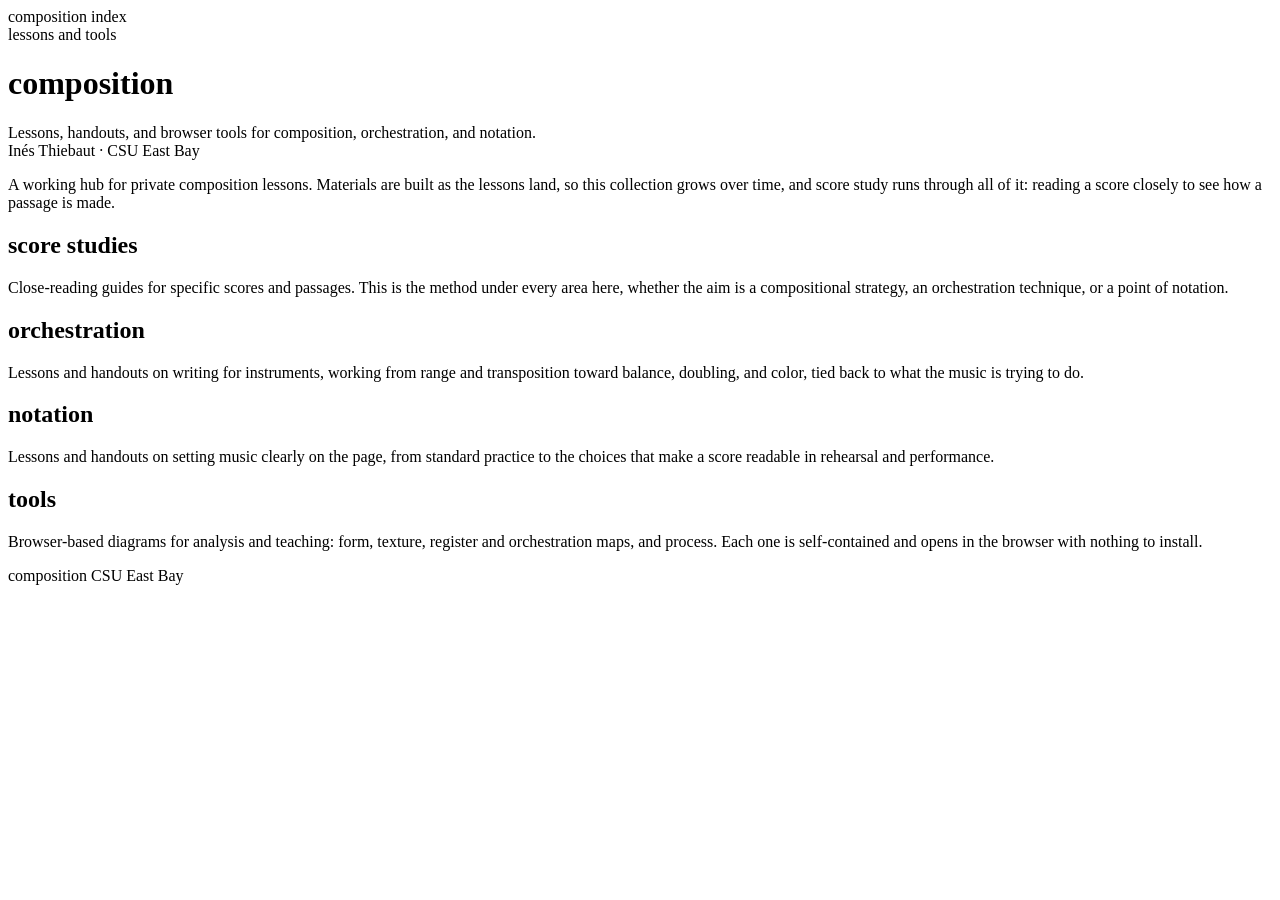
==== index.html @ e93cf8cb "Add landing page Public front door for the hub: an overview and the four areas (score studies, orche" ====
<!DOCTYPE html>
<html lang="en">
<head>
  <meta charset="UTF-8">
  <meta name="viewport" content="width=device-width, initial-scale=1.0">
  <title>composition · lessons and tools</title>
  <meta name="description" content="Lessons, handouts, and browser tools for composition, orchestration, and notation. By Inés Thiebaut, CSU East Bay.">
  <link rel="stylesheet" href="assets/style.css">
</head>
<body>

<header class="handout-header">
  <span class="course">composition</span>
  <span class="meta">index</span>
</header>

<div class="title-block">
  <div class="module-tag">lessons and tools</div>
  <h1>composition</h1>
  <div class="subtitle">Lessons, handouts, and browser tools for composition, orchestration, and notation.</div>
  <div class="byline">Inés Thiebaut · CSU East Bay</div>
</div>

<p class="lede">A working hub for private composition lessons. Materials are built as the lessons land, so this collection grows over time, and score study runs through all of it: reading a score closely to see how a passage is made.</p>

<h2>score studies</h2>
<p>Close-reading guides for specific scores and passages. This is the method under every area here, whether the aim is a compositional strategy, an orchestration technique, or a point of notation.</p>

<h2>orchestration</h2>
<p>Lessons and handouts on writing for instruments, working from range and transposition toward balance, doubling, and color, tied back to what the music is trying to do.</p>

<h2>notation</h2>
<p>Lessons and handouts on setting music clearly on the page, from standard practice to the choices that make a score readable in rehearsal and performance.</p>

<h2>tools</h2>
<p>Browser-based diagrams for analysis and teaching: form, texture, register and orchestration maps, and process. Each one is self-contained and opens in the browser with nothing to install.</p>

<footer class="handout-footer">
  <span>composition</span>
  <span>CSU East Bay</span>
</footer>

</body>
</html>
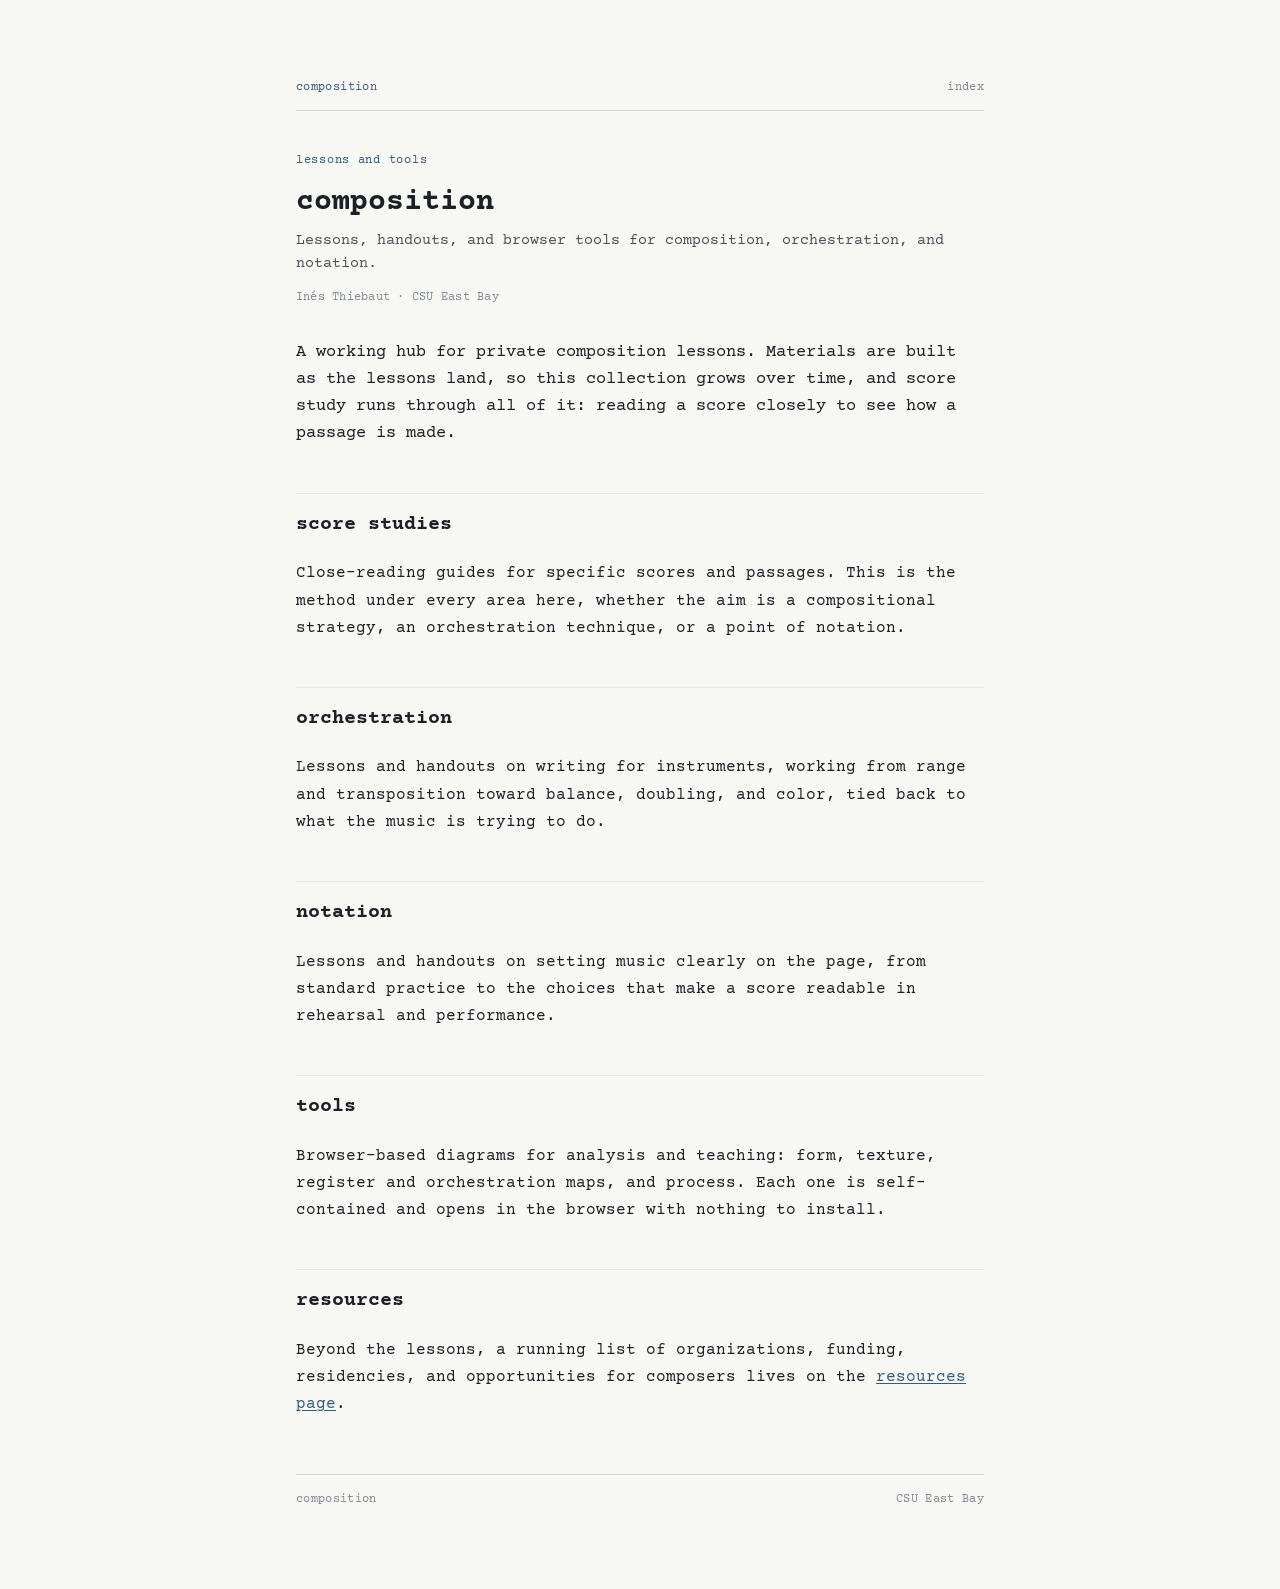
==== commit bb222f6f: "Link resources page from the landing Add a resources section to index.html pointing to resources.htm" ====
--- a/index.html
+++ b/index.html
@@ -35,6 +35,9 @@
 <h2>tools</h2>
 <p>Browser-based diagrams for analysis and teaching: form, texture, register and orchestration maps, and process. Each one is self-contained and opens in the browser with nothing to install.</p>
 
+<h2>resources</h2>
+<p>Beyond the lessons, a running list of organizations, funding, residencies, and opportunities for composers lives on the <a href="resources.html">resources page</a>.</p>
+
 <footer class="handout-footer">
   <span>composition</span>
   <span>CSU East Bay</span>
--- a/assets/style.css
+++ b/assets/style.css
@@ -0,0 +1,391 @@
+/* =======================================================================
+   composition: lessons stylesheet
+   Student-facing handouts and browser tools for composition,
+   orchestration, and notation.
+
+   Identity: a typed analytical page. Soft near-white paper, cool steel-blue
+   ink for marks and links, near-black ink for text, everything set in
+   Courier Prime so the page reads like a composer's typed program note or
+   score analysis rather than a screen.
+
+   Shares the custom-property NAMES used across the csuebmusic repos
+   (--bg, --ink, --accent, the ink and rule families) so diagrams and
+   widgets ported from another repo re-skin themselves here with no edits.
+   Two deliberate departures from the audio repos: this repo is mono-first,
+   so --serif and --mono both resolve to Courier Prime, and the chrome is
+   quiet and lowercase rather than the terminal styling of music-production.
+   A ported widget that leaned on a sans body, or on caps for contrast, will
+   read flatter here; weight, size, and color carry the hierarchy instead.
+
+   Domain-specific diagram color families (instrument families for
+   orchestration and register maps, section colors for form diagrams, voice
+   colors for texture and process diagrams) are added to this file when the
+   first diagram that needs them lands, the way the audio repos grew their
+   meter and cable families. Always reference colors by variable name; never
+   hardcode hex in a component.
+   ======================================================================= */
+
+@import url('https://fonts.googleapis.com/css2?family=Courier+Prime:ital,wght@0,400;0,700;1,400;1,700&display=swap');
+
+:root {
+  /* Core surface + ink. Soft near-white paper, cool near-black ink. */
+  --bg:        #f7f7f4;   /* page background */
+  --bg-alt:    #ecece7;   /* lifted panel: callouts, figures, tables */
+  --ink:       #1d2127;   /* cool near-black, body text */
+  --ink-soft:  #4c515a;   /* slate, secondary text */
+  --ink-faint: #838994;   /* light slate, captions, footer, grid labels */
+  --rule:      #d2d1cb;   /* panel borders, axes */
+  --rule-soft: #e6e5e0;   /* faint grid lines, section rules */
+
+  /* Steel blue: the one accent, a fountain-pen ink for marks and links. */
+  --accent:      #345b7d;
+  --accent-soft: #23415c;   /* darker steel for emphasis text on the page */
+
+  /* Caution panel. */
+  --warn-bg:  #f2ede3;
+  --warn-ink: #6b4a22;
+
+  /* Mono-first: both names resolve to the typewriter face so ported
+     components render in this repo's identity. */
+  --serif: 'Courier Prime', 'Courier New', Courier, monospace;
+  --mono:  'Courier Prime', 'Courier New', Courier, monospace;
+}
+
+* { box-sizing: border-box; }
+
+html, body {
+  margin: 0;
+  padding: 0;
+  background: var(--bg);
+  color: var(--ink);
+  font-family: var(--serif);
+  font-size: 16px;
+  line-height: 1.7;
+  -webkit-font-smoothing: antialiased;
+}
+
+/* ----- Layout ---------------------------------------------------------- */
+
+body {
+  max-width: 46rem;
+  margin: 0 auto;
+  padding: 2.5rem 1.5rem 5rem;
+}
+
+/* ----- Header: a typed slug line --------------------------------------- */
+
+.handout-header {
+  display: flex;
+  justify-content: space-between;
+  align-items: center;
+  gap: 1rem;
+  font-size: 0.75rem;
+  letter-spacing: 0.03em;
+  color: var(--ink-faint);
+  border-bottom: 1px solid var(--rule);
+  padding: 0.9rem 0 0.7rem;
+  margin-top: 1.5rem;
+  margin-bottom: 2.5rem;
+}
+.handout-header .course { color: var(--accent); }
+
+/* ----- Title block ----------------------------------------------------- */
+
+.title-block { margin-bottom: 2rem; }
+
+.module-tag {
+  font-size: 0.75rem;
+  letter-spacing: 0.06em;
+  color: var(--accent);
+  margin-bottom: 0.8rem;
+}
+
+h1 {
+  font-weight: 700;
+  font-size: 1.9rem;
+  line-height: 1.2;
+  margin: 0 0 0.6rem;
+  color: var(--ink);
+}
+
+.subtitle {
+  font-size: 0.95rem;
+  color: var(--ink-soft);
+  line-height: 1.5;
+}
+
+.byline {
+  font-size: 0.78rem;
+  letter-spacing: 0.02em;
+  color: var(--ink-faint);
+  margin-top: 0.7rem;
+}
+
+/* ----- Lede ------------------------------------------------------------ */
+
+.lede {
+  font-size: 1.05rem;
+  line-height: 1.6;
+  color: var(--ink);
+  margin: 1.5rem auto 2rem;
+}
+.lede strong { color: var(--accent-soft); font-weight: 700; }
+
+/* ----- Body type ------------------------------------------------------- */
+
+p { margin: 1.15rem auto; }
+
+/* Section head: a hairline rule stands in for a typed page break. */
+h2 {
+  font-weight: 700;
+  font-size: 1.25rem;
+  margin: 2.8rem auto 1rem;
+  padding-top: 0.9rem;
+  border-top: 1px solid var(--rule-soft);
+  color: var(--ink);
+}
+
+/* Sub-head / label, carried in the steel accent. */
+h3 {
+  font-weight: 700;
+  font-size: 0.95rem;
+  letter-spacing: 0.04em;
+  margin: 2rem auto 0.8rem;
+  color: var(--accent);
+}
+
+strong { color: var(--accent-soft); font-weight: 700; }
+em { color: var(--ink); font-style: italic; }
+
+a {
+  color: var(--accent);
+  text-decoration: underline;
+  text-decoration-thickness: 1px;
+  text-underline-offset: 2px;
+}
+a:hover { color: var(--accent-soft); }
+
+ol, ul { margin: 1.15rem auto; padding-left: 1.6rem; }
+li { margin: 0.5rem 0; }
+li::marker { color: var(--accent); }
+
+/* Numbered step list: leading-zero counters in a boxed chip. */
+ol.steps {
+  list-style: none;
+  counter-reset: step;
+  padding-left: 0;
+}
+ol.steps > li {
+  counter-increment: step;
+  position: relative;
+  padding-left: 3rem;
+  margin-bottom: 1rem;
+  min-height: 1.6rem;
+}
+ol.steps > li::before {
+  content: counter(step, decimal-leading-zero);
+  position: absolute;
+  left: 0;
+  top: 0.05rem;
+  font-size: 0.82rem;
+  font-weight: 700;
+  color: var(--accent);
+  background: var(--bg-alt);
+  border: 1px solid var(--rule);
+  padding: 0.1em 0.45em;
+  border-radius: 2px;
+  min-width: 2rem;
+  text-align: center;
+}
+
+/* ----- Rules ----------------------------------------------------------- */
+
+hr {
+  border: none;
+  border-top: 1px dashed var(--rule);
+  margin: 2.5rem auto;
+}
+hr.dotted {
+  border-top: 1px dotted var(--rule);
+  margin: 2rem auto;
+}
+
+/* ----- Callout: a bracketed panel -------------------------------------- */
+
+.callout {
+  background: var(--bg-alt);
+  border: 1px solid var(--rule);
+  border-left: 3px solid var(--accent);
+  padding: 1.1rem 1.3rem;
+  margin: 1.9rem auto;
+}
+.callout-label {
+  font-size: 0.72rem;
+  letter-spacing: 0.08em;
+  color: var(--accent);
+  margin-bottom: 0.55rem;
+}
+.callout-label::before { content: "[ "; }
+.callout-label::after  { content: " ]"; }
+.callout p { margin: 0.5rem 0; }
+.callout p:first-of-type { margin-top: 0; }
+.callout p:last-child { margin-bottom: 0; }
+
+/* ----- Caution panel --------------------------------------------------- */
+
+.warn {
+  background: var(--warn-bg);
+  border: 1px solid var(--warn-ink);
+  border-left: 3px solid var(--warn-ink);
+  color: var(--warn-ink);
+  padding: 1.1rem 1.3rem;
+  margin: 1.9rem auto;
+}
+.warn .callout-label,
+.warn-label {
+  font-size: 0.72rem;
+  letter-spacing: 0.08em;
+  color: var(--warn-ink);
+  margin-bottom: 0.55rem;
+}
+.warn .callout-label::before,
+.warn-label::before { content: "[ ! "; }
+.warn .callout-label::after,
+.warn-label::after  { content: " ]"; }
+.warn p { margin: 0.5rem 0; }
+.warn p:last-child { margin-bottom: 0; }
+
+/* ----- Vocab: definition list ------------------------------------------ */
+
+dl.vocab {
+  background: var(--bg-alt);
+  border: 1px solid var(--rule);
+  padding: 1.3rem 1.4rem;
+  margin: 2rem auto;
+}
+dl.vocab dt {
+  font-weight: 700;
+  color: var(--accent);
+  margin-top: 1.1rem;
+  font-size: 0.95rem;
+}
+dl.vocab dt:first-child { margin-top: 0; }
+dl.vocab dd {
+  margin: 0.35rem 0 0;
+  padding-left: 1.4rem;
+  color: var(--ink-soft);
+  font-size: 0.95rem;
+  line-height: 1.55;
+}
+
+/* ----- Figures and diagrams -------------------------------------------- */
+
+figure {
+  margin: 2.2rem auto;
+  text-align: center;
+}
+figure svg {
+  max-width: 100%;
+  height: auto;
+  border: 1px solid var(--rule);
+  background: var(--bg-alt);
+}
+figcaption {
+  font-size: 0.78rem;
+  letter-spacing: 0.03em;
+  color: var(--ink-faint);
+  margin-top: 0.75rem;
+  line-height: 1.5;
+}
+figure.form-diagram { margin: 1.75rem auto; }
+
+/* Score examples: an image you or the student supply. Sits on the page
+   surface, not the panel tint, so staff lines and noteheads read cleanly.
+   The notation is treated as given; materials analyze it, they do not
+   typeset it. */
+figure.score img {
+  max-width: 100%;
+  height: auto;
+  border: 1px solid var(--rule);
+  background: var(--bg);
+}
+
+/* ----- Code / tokens --------------------------------------------------- */
+
+code {
+  font-size: 0.92em;
+  color: var(--accent-soft);
+  background: var(--bg-alt);
+  border: 1px solid var(--rule);
+  border-radius: 2px;
+  padding: 0.05em 0.35em;
+}
+pre {
+  font-size: 0.86rem;
+  line-height: 1.5;
+  color: var(--ink);
+  background: var(--bg-alt);
+  border: 1px solid var(--rule);
+  border-left: 3px solid var(--accent);
+  padding: 1rem 1.2rem;
+  overflow-x: auto;
+  margin: 1.8rem auto;
+}
+pre code { border: none; background: none; padding: 0; color: inherit; }
+
+/* ----- Tables ---------------------------------------------------------- */
+
+table {
+  width: 100%;
+  border-collapse: collapse;
+  margin: 1.25rem auto;
+  font-size: 0.95rem;
+}
+th, td {
+  text-align: left;
+  padding: 0.6rem 0.75rem;
+  border-bottom: 1px solid var(--rule-soft);
+  vertical-align: top;
+}
+th {
+  font-size: 0.82rem;
+  letter-spacing: 0.03em;
+  color: var(--ink-soft);
+  font-weight: 700;
+  border-bottom: 1px solid var(--rule);
+}
+
+/* ----- Audio ----------------------------------------------------------- */
+
+audio { width: 100%; }
+.audio-note {
+  font-size: 0.88rem;
+  color: var(--ink-soft);
+  margin: 1rem auto 0;
+  line-height: 1.5;
+}
+
+/* ----- Footer ---------------------------------------------------------- */
+
+.handout-footer {
+  display: flex;
+  justify-content: space-between;
+  gap: 1rem;
+  font-size: 0.72rem;
+  letter-spacing: 0.03em;
+  color: var(--ink-faint);
+  border-top: 1px solid var(--rule);
+  padding-top: 0.9rem;
+  margin-top: 3.5rem;
+}
+
+/* ----- Selection ------------------------------------------------------- */
+
+::selection { background: var(--accent); color: var(--bg); }
+
+/* ----- Responsive ------------------------------------------------------ */
+
+@media (max-width: 600px) {
+  h1 { font-size: 1.6rem; }
+  body { padding: 2rem 1.1rem 4rem; }
+}
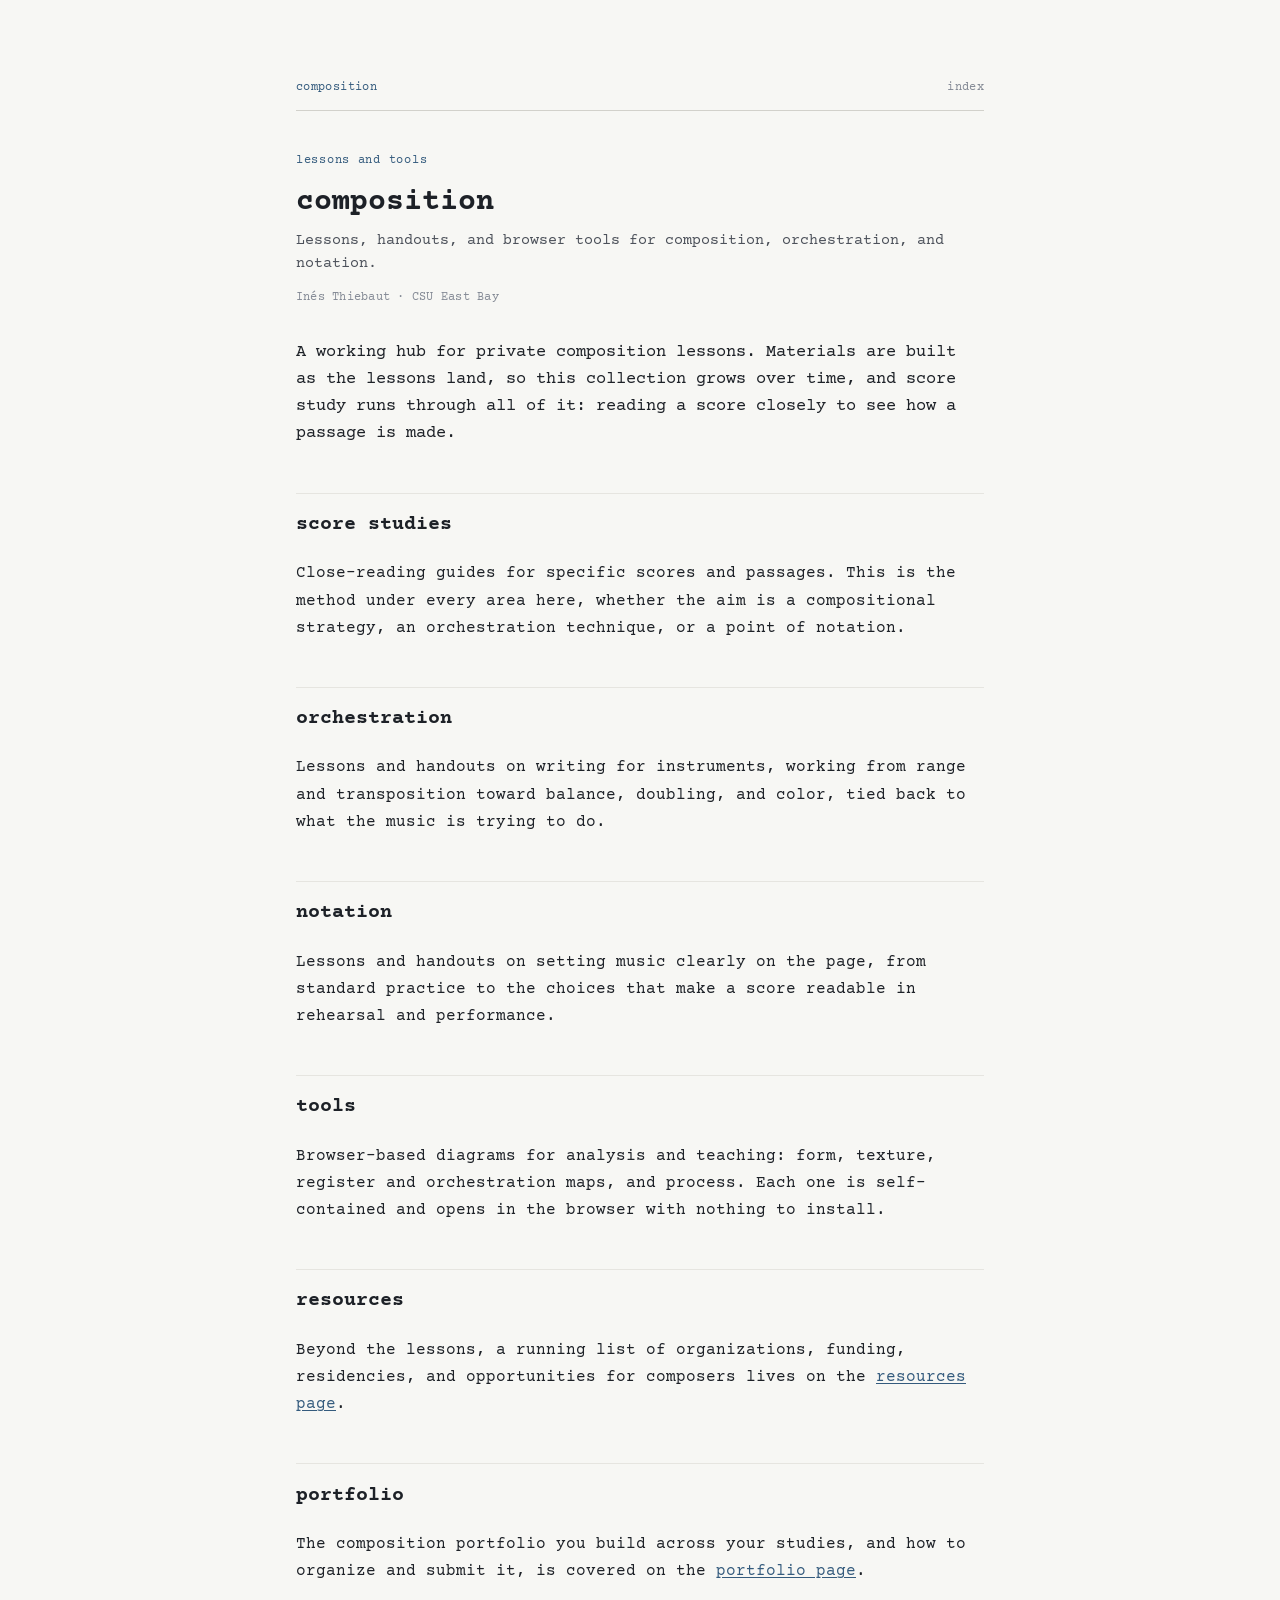
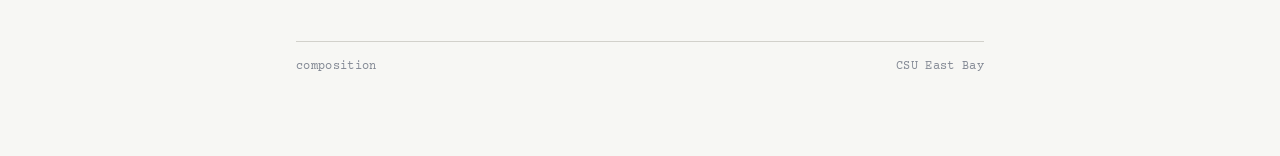
==== commit ec639be3: "Link portfolio page from the landing" ====
--- a/index.html
+++ b/index.html
@@ -38,6 +38,9 @@
 <h2>resources</h2>
 <p>Beyond the lessons, a running list of organizations, funding, residencies, and opportunities for composers lives on the <a href="resources.html">resources page</a>.</p>
 
+<h2>portfolio</h2>
+<p>The composition portfolio you build across your studies, and how to organize and submit it, is covered on the <a href="portfolio.html">portfolio page</a>.</p>
+
 <footer class="handout-footer">
   <span>composition</span>
   <span>CSU East Bay</span>
